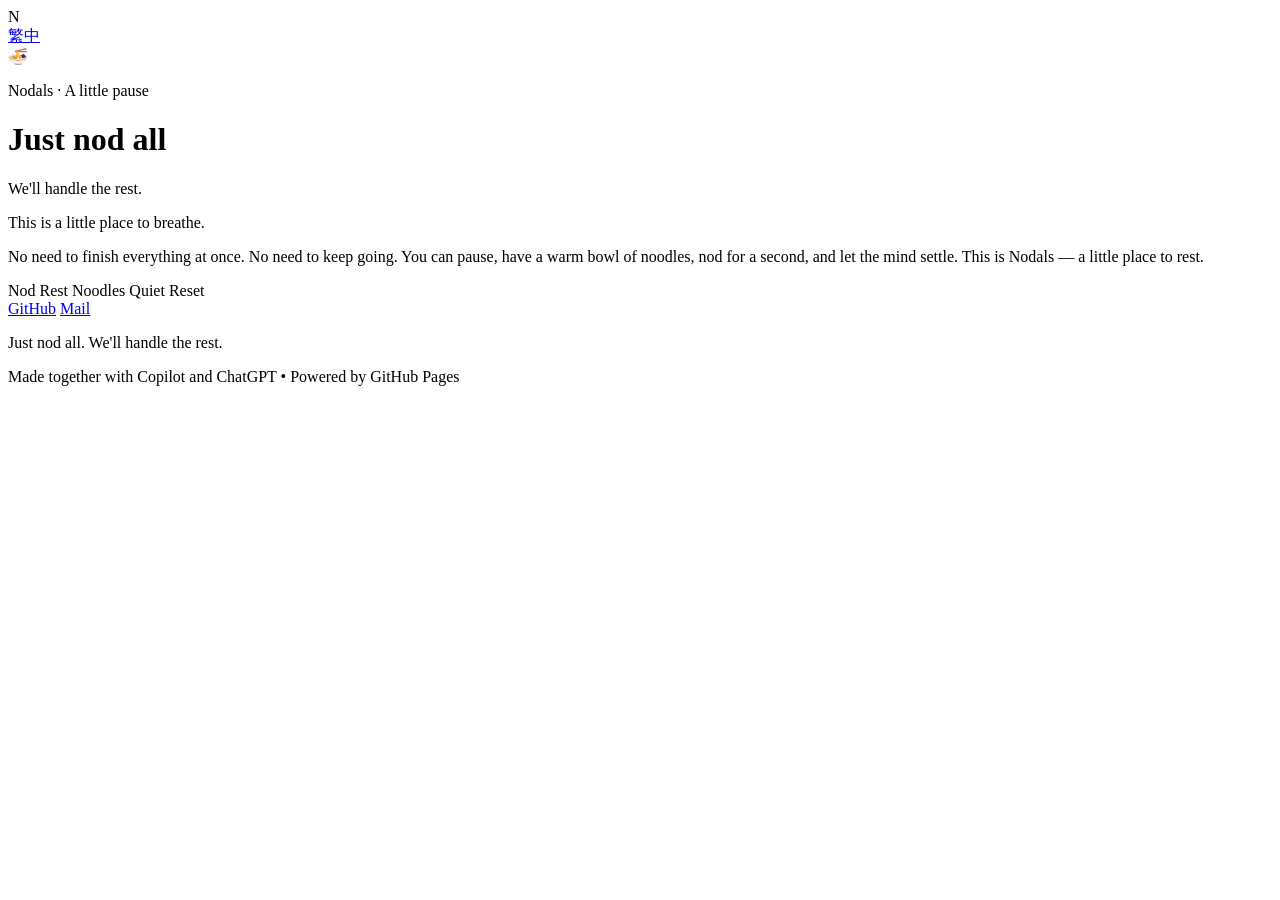
==== en/index.html @ 323e0d6e "Add HTML structure for Nodals landing page" ====
<!DOCTYPE html>
<html lang="en">
  <head>
    <meta charset="UTF-8" />
    <meta name="viewport" content="width=device-width, initial-scale=1.0" />
    <title>憩點 · Nodals</title>
    <meta name="description" content="Nodals is a quiet little space where you can nod, rest, and surrender everything to the present moment." />
    <link rel="preconnect" href="https://fonts.googleapis.com" />
    <link rel="preconnect" href="https://fonts.gstatic.com" crossorigin />
    <link href="https://fonts.googleapis.com/css2?family=Noto+Sans+TC:wght@400;500;700;900&family=Noto+Sans:wght@400;500;700;900&family=Fraunces:wght@600;700&display=swap" rel="stylesheet" />
    <link rel="stylesheet" href="style.css" />
  </head>
  <body>
    <div class="page-shell">
      <header class="header-top">
        <div class="logo">N</div>
        <a class="lang-toggle" aria-label="Toggle language" href="/zh-hant/">
          <span class="lang-text">繁中</span>
        </a>
      </header>

      <div class="hero">
        <div class="brand-mark">🍜</div>
        <div class="intro-text">
          <p class="eyebrow">Nodals · A little pause</p>
          <h1>Just nod all</h1>
          <p class="subtitle">We'll handle the rest.</p>
        </div>
      </div>

      <main class="content-card">
        <section class="welcome">
          <p class="greeting">
            This is a little place to breathe.
          </p>
          <p class="description">
            No need to finish everything at once. No need to keep going. You can pause, have a warm bowl of noodles, nod for a second, and let the mind settle. This is Nodals — a little place to rest.
          </p>
        </section>

        <section class="tags" aria-label="Keywords">
          <span>Nod</span>
          <span>Rest</span>
          <span>Noodles</span>
          <span>Quiet</span>
          <span>Reset</span>
        </section>

        <section class="links">
          <a href="https://github.com/ZuriGame123" target="_blank" rel="noreferrer">GitHub</a>
          <a href="mailto:zuridadada@outlook.com">Mail</a>
        </section>
      </main>

      <footer class="footer">
        <p>Just nod all. We'll handle the rest.</p>
        <div class="site-footer" aria-label="Site footer">
          <span>Made together with Copilot and ChatGPT</span>
          <span>•</span>
          <span>Powered by GitHub Pages</span>
        </div>
      </footer>
    </div>
  </body>
</html>
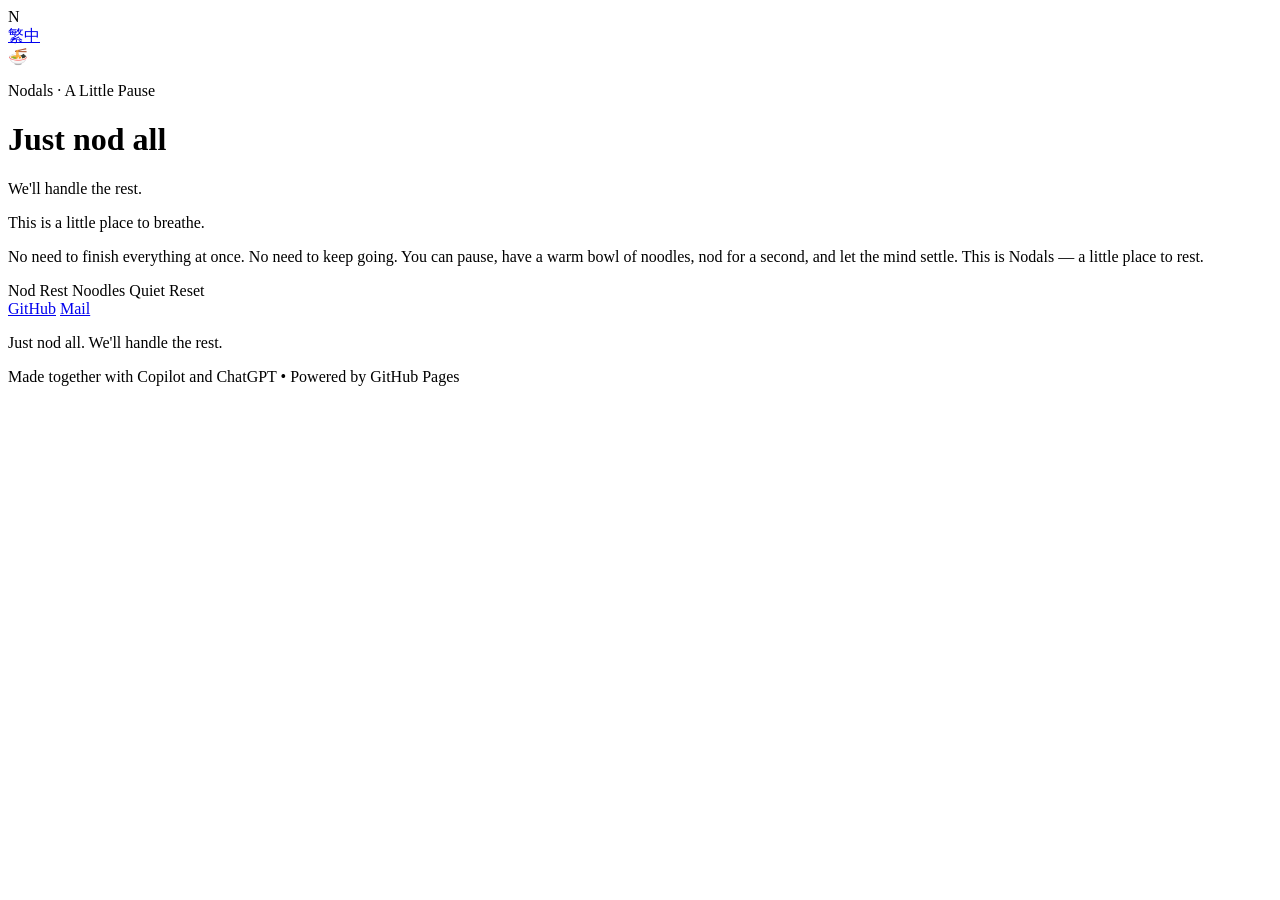
==== commit b6c36733: "Fix title and text capitalization in index.html Updated the title and eyebrow text for consistency i" ====
--- a/en/index.html
+++ b/en/index.html
@@ -3,12 +3,12 @@
   <head>
     <meta charset="UTF-8" />
     <meta name="viewport" content="width=device-width, initial-scale=1.0" />
-    <title>憩點 · Nodals</title>
+    <title>Nodals · A Little Pause</title>
     <meta name="description" content="Nodals is a quiet little space where you can nod, rest, and surrender everything to the present moment." />
     <link rel="preconnect" href="https://fonts.googleapis.com" />
     <link rel="preconnect" href="https://fonts.gstatic.com" crossorigin />
-    <link href="https://fonts.googleapis.com/css2?family=Noto+Sans+TC:wght@400;500;700;900&family=Noto+Sans:wght@400;500;700;900&family=Fraunces:wght@600;700&display=swap" rel="stylesheet" />
-    <link rel="stylesheet" href="style.css" />
+    <link href="https://fonts.googleapis.com/css2?family=Noto+Serif+TC:wght@400;500;600;700;900&family=Noto+Sans:wght@400;500;700;900&family=Fraunces:wght@600;700&display=swap" rel="stylesheet" />
+    <link rel="stylesheet" href="/style.css" />
   </head>
   <body>
     <div class="page-shell">
@@ -22,7 +22,7 @@
       <div class="hero">
         <div class="brand-mark">🍜</div>
         <div class="intro-text">
-          <p class="eyebrow">Nodals · A little pause</p>
+          <p class="eyebrow">Nodals · A Little Pause</p>
           <h1>Just nod all</h1>
           <p class="subtitle">We'll handle the rest.</p>
         </div>
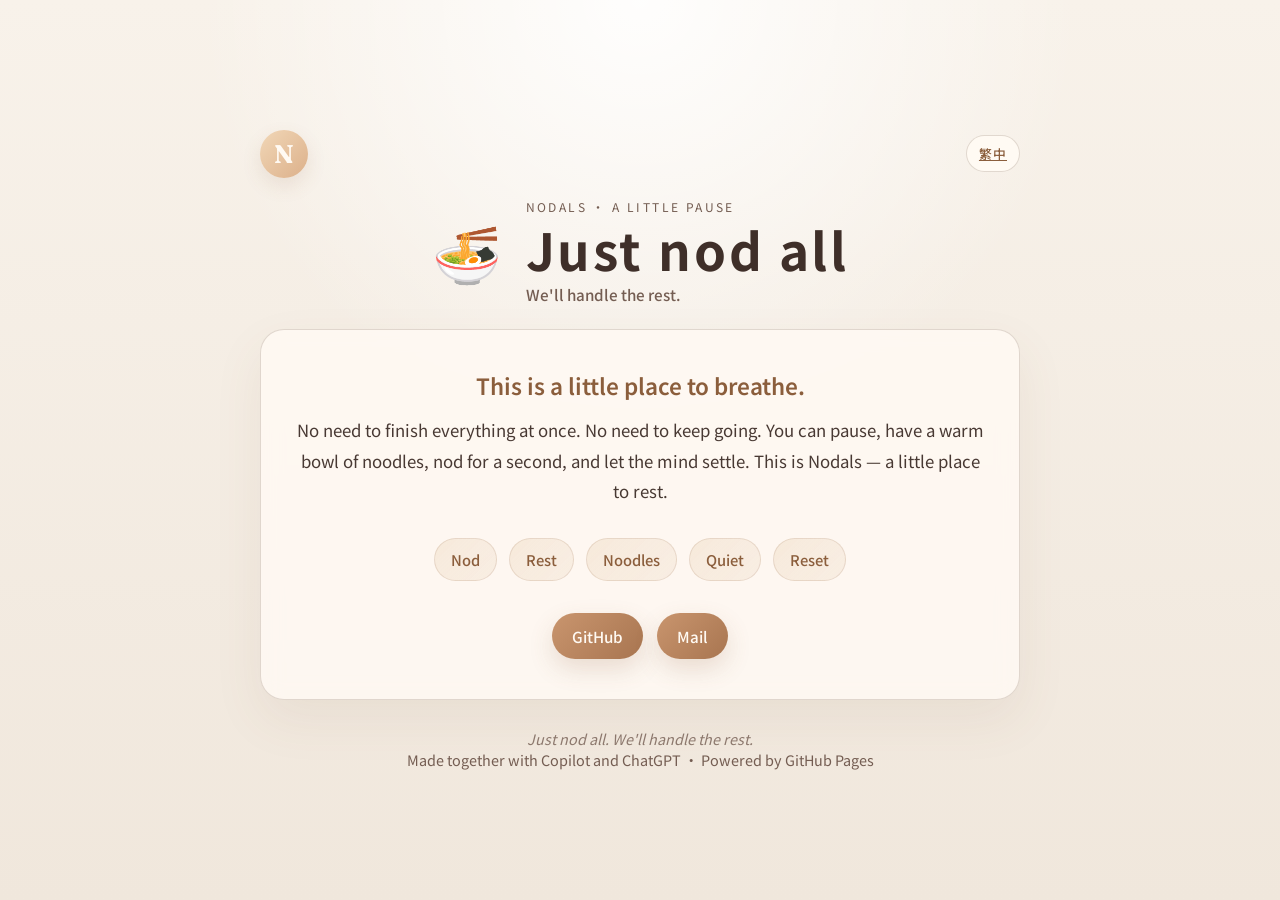
==== commit aad6af4d: "Update font stylesheet link in index.html" ====
--- a/en/index.html
+++ b/en/index.html
@@ -7,7 +7,7 @@
     <meta name="description" content="Nodals is a quiet little space where you can nod, rest, and surrender everything to the present moment." />
     <link rel="preconnect" href="https://fonts.googleapis.com" />
     <link rel="preconnect" href="https://fonts.gstatic.com" crossorigin />
-    <link href="https://fonts.googleapis.com/css2?family=Noto+Serif+TC:wght@400;500;600;700;900&family=Noto+Sans:wght@400;500;700;900&family=Fraunces:wght@600;700&display=swap" rel="stylesheet" />
+    <link href="https://fonts.googleapis.com/css2?family=Noto+Sans+TC:wght@400;500;600;700;900&family=Noto+Sans:wght@400;500;700;900&family=Fraunces:wght@600;700&display=swap" rel="stylesheet" />
     <link rel="stylesheet" href="/style.css" />
   </head>
   <body>
--- a/style.css
+++ b/style.css
@@ -0,0 +1,307 @@
+:root {
+  --bg: #f6efe6;
+  --panel: rgba(255, 250, 244, 0.85);
+  --panel-strong: #fffaf3;
+  --primary: #8b5e3c;
+  --primary-soft: #d9b792;
+  --text: #3f2f29;
+  --muted: #745d52;
+  --line: rgba(105, 79, 61, 0.2);
+  --shadow: rgba(95, 65, 45, 0.15);
+  --accent: #c9956e;
+}
+
+* {
+  box-sizing: border-box;
+}
+
+html {
+  scroll-behavior: smooth;
+}
+
+body {
+  margin: 0;
+  min-height: 100vh;
+  padding: 32px 18px;
+  display: flex;
+  flex-direction: column;
+  align-items: center;
+  justify-content: center;
+  font-family: "Noto Sans TC", "Noto Sans", sans-serif;
+  color: var(--text);
+  background:
+    radial-gradient(circle at top, rgba(255, 255, 255, 0.9), transparent 40%),
+    linear-gradient(180deg, #f8f2ea 0%, #f0e7dc 100%);
+}
+
+.page-shell {
+  width: min(760px, 100%);
+}
+
+/* Header */
+.header-top {
+  display: flex;
+  justify-content: space-between;
+  align-items: center;
+  margin-bottom: 20px;
+}
+
+.logo {
+  width: 48px;
+  height: 48px;
+  display: grid;
+  place-items: center;
+  border-radius: 50%;
+  background: linear-gradient(135deg, #f1d7b7 0%, #dcb08a 100%);
+  color: var(--panel-strong);
+  font-family: "Fraunces", serif;
+  font-size: 1.6rem;
+  font-weight: 700;
+  box-shadow: 0 8px 20px rgba(139, 94, 60, 0.12);
+}
+
+.lang-toggle {
+  padding: 8px 12px;
+  border: 1px solid var(--line);
+  border-radius: 20px;
+  background: var(--panel-strong);
+  color: var(--primary);
+  font-size: 0.8rem;
+  font-weight: 500;
+  letter-spacing: 0.08em;
+  cursor: pointer;
+  transition: all 0.3s ease;
+}
+
+.lang-toggle:hover {
+  background: linear-gradient(135deg, #f1d7b7 0%, #dcb08a 100%);
+  color: var(--panel-strong);
+  box-shadow: 0 6px 16px rgba(139, 94, 60, 0.15);
+}
+
+/* Hero */
+.hero {
+  display: flex;
+  align-items: center;
+  justify-content: center;
+  gap: 24px;
+  margin-bottom: 24px;
+  text-align: center;
+}
+
+.brand-mark {
+  font-size: 3.5rem;
+  line-height: 1;
+  animation: gentle-bob 3s ease-in-out infinite;
+}
+
+@keyframes gentle-bob {
+  0%, 100% {
+    transform: translateY(0);
+  }
+  50% {
+    transform: translateY(-8px);
+  }
+}
+
+.intro-text {
+  text-align: left;
+}
+
+.eyebrow {
+  margin: 0 0 6px;
+  font-size: 0.75rem;
+  letter-spacing: 0.2em;
+  text-transform: uppercase;
+  color: var(--muted);
+}
+
+h1 {
+  margin: 0 0 6px;
+  font-size: clamp(2rem, 5vw, 3.2rem);
+  line-height: 1.1;
+  letter-spacing: 0.05em;
+  color: var(--text);
+  font-weight: 700;
+}
+
+.subtitle {
+  margin: 0;
+  color: var(--muted);
+  font-size: 0.95rem;
+  font-weight: 500;
+}
+
+/* Content Card */
+.content-card {
+  background: var(--panel);
+  border: 1.5px solid var(--line);
+  border-radius: 24px;
+  box-shadow: 0 20px 50px rgba(123, 92, 70, 0.08);
+  padding: 40px 32px;
+  backdrop-filter: blur(10px);
+  text-align: center;
+}
+
+.welcome {
+  margin-bottom: 32px;
+}
+
+.greeting {
+  margin: 0 0 14px;
+  font-size: 1.4rem;
+  font-weight: 600;
+  line-height: 1.4;
+  color: var(--primary);
+}
+
+.description {
+  margin: 0;
+  font-size: 1.05rem;
+  line-height: 1.8;
+  color: var(--text);
+  opacity: 0.95;
+}
+
+/* Tags */
+.tags {
+  display: flex;
+  flex-wrap: wrap;
+  justify-content: center;
+  gap: 12px;
+  margin: 32px 0;
+}
+
+.tags span {
+  padding: 10px 16px;
+  border-radius: 999px;
+  background: linear-gradient(135deg, rgba(219, 180, 130, 0.2) 0%, rgba(201, 149, 110, 0.1) 100%);
+  color: var(--primary);
+  border: 1px solid rgba(139, 94, 60, 0.15);
+  font-size: 0.92rem;
+  font-weight: 500;
+  transition: all 0.25s ease;
+}
+
+.tags span:hover {
+  background: linear-gradient(135deg, rgba(219, 180, 130, 0.3) 0%, rgba(201, 149, 110, 0.2) 100%);
+  border-color: var(--accent);
+  transform: translateY(-2px);
+}
+
+/* Links */
+.links {
+  display: flex;
+  justify-content: center;
+  gap: 14px;
+  flex-wrap: wrap;
+  margin-top: 28px;
+}
+
+.links a {
+  display: inline-block;
+  padding: 12px 20px;
+  border-radius: 999px;
+  text-decoration: none;
+  color: var(--panel-strong);
+  background: linear-gradient(135deg, #c9956e 0%, #a87550 100%);
+  box-shadow: 0 10px 25px rgba(139, 94, 60, 0.18);
+  transition: all 0.3s ease;
+  font-weight: 500;
+  font-size: 0.95rem;
+}
+
+.links a:hover {
+  transform: translateY(-3px);
+  box-shadow: 0 14px 32px rgba(139, 94, 60, 0.24);
+}
+
+.links a:active {
+  transform: translateY(-1px);
+}
+
+/* Footer */
+.footer {
+  margin-top: 28px;
+  text-align: center;
+  color: var(--muted);
+  font-size: 0.9rem;
+}
+
+.footer p {
+  margin: 0;
+  font-style: italic;
+  opacity: 0.8;
+}
+
+/* Responsive */
+@media (max-width: 640px) {
+  body {
+    padding: 24px 16px;
+  }
+
+  .hero {
+    flex-direction: column;
+    gap: 16px;
+  }
+
+  .intro-text {
+    text-align: center;
+  }
+
+  .brand-mark {
+    font-size: 2.8rem;
+  }
+
+  h1 {
+    font-size: 1.8rem;
+  }
+
+  .content-card {
+    padding: 28px 20px;
+  }
+
+  .greeting {
+    font-size: 1.2rem;
+  }
+
+  .description {
+    font-size: 0.98rem;
+  }
+
+  .tags {
+    gap: 10px;
+  }
+
+  .tags span {
+    font-size: 0.85rem;
+    padding: 8px 13px;
+  }
+
+  .links {
+    gap: 10px;
+  }
+
+  .links a {
+    padding: 10px 16px;
+    font-size: 0.9rem;
+  }
+}
+
+/* Animation */
+@media (prefers-reduced-motion: no-preference) {
+  .content-card {
+    animation: fade-in 0.6s ease-out;
+  }
+}
+
+@keyframes fade-in {
+  from {
+    opacity: 0;
+    transform: translateY(10px);
+  }
+  to {
+    opacity: 1;
+    transform: translateY(0);
+  }
+}
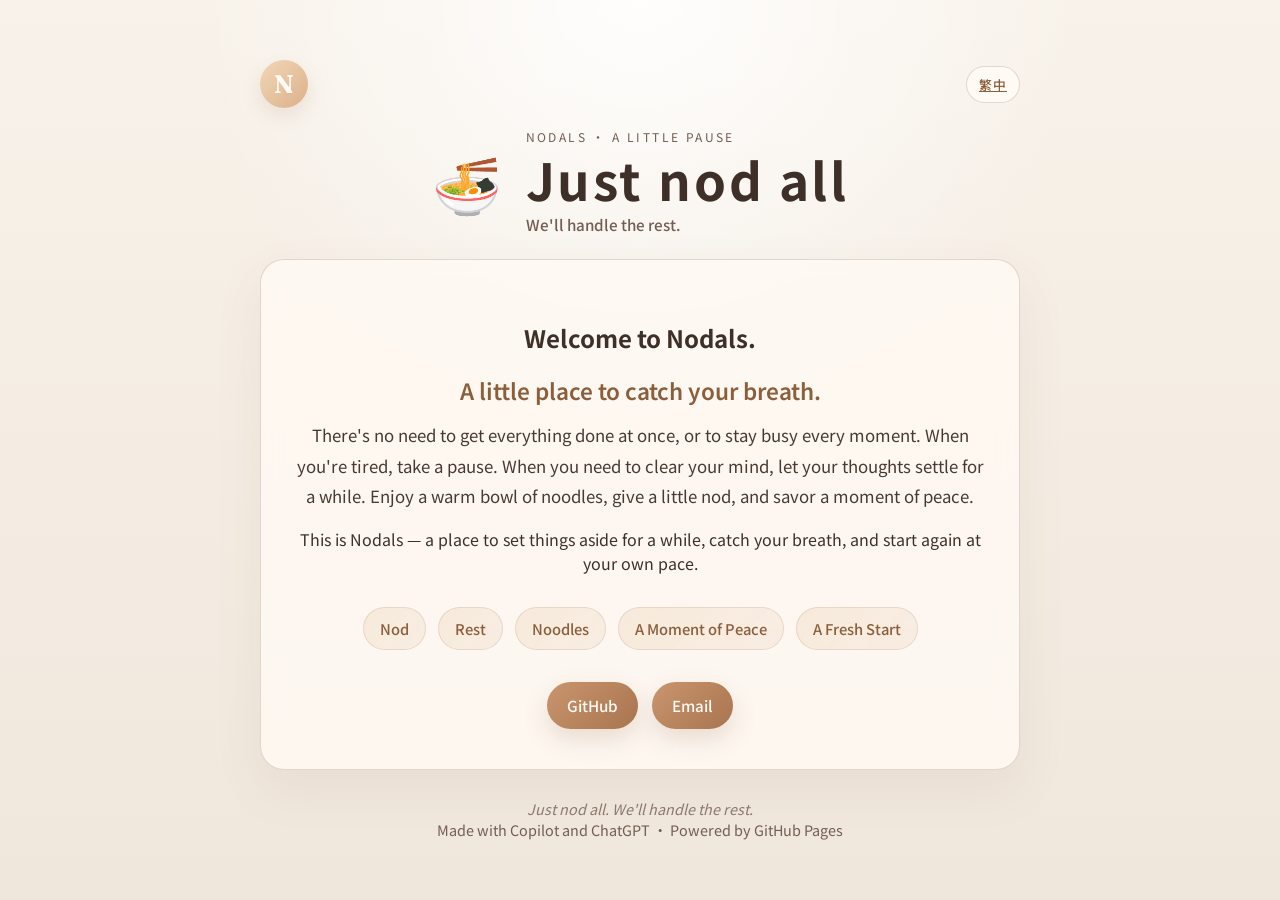
==== commit 8bb72653: "Revise HTML content and improve descriptions Updated the meta description for clarity and added welc" ====
--- a/en/index.html
+++ b/en/index.html
@@ -4,17 +4,29 @@
     <meta charset="UTF-8" />
     <meta name="viewport" content="width=device-width, initial-scale=1.0" />
     <title>Nodals · A Little Pause</title>
-    <meta name="description" content="Nodals is a quiet little space where you can nod, rest, and surrender everything to the present moment." />
+    <meta
+      name="description"
+      content="Nodals is a quiet little space to take a break, enjoy a warm bowl of noodles, and find a moment of peace. Just nod all. We'll handle the rest."
+    />
     <link rel="preconnect" href="https://fonts.googleapis.com" />
     <link rel="preconnect" href="https://fonts.gstatic.com" crossorigin />
-    <link href="https://fonts.googleapis.com/css2?family=Noto+Sans+TC:wght@400;500;600;700;900&family=Noto+Sans:wght@400;500;700;900&family=Fraunces:wght@600;700&display=swap" rel="stylesheet" />
+    <link
+      href="https://fonts.googleapis.com/css2?family=Noto+Sans+TC:wght@400;500;600;700;900&family=Noto+Sans:wght@400;500;700;900&family=Fraunces:wght@600;700&display=swap"
+      rel="stylesheet"
+    />
     <link rel="stylesheet" href="/style.css" />
+    <script src="/language.js" defer></script>
   </head>
+
   <body>
     <div class="page-shell">
       <header class="header-top">
         <div class="logo">N</div>
-        <a class="lang-toggle" aria-label="Toggle language" href="/zh-hant/">
+        <a
+          class="lang-toggle"
+          href="/zh-hant/"
+          aria-label="Switch to Traditional Chinese"
+        >
           <span class="lang-text">繁中</span>
         </a>
       </header>
@@ -30,32 +42,48 @@
 
       <main class="content-card">
         <section class="welcome">
+          <h2>Welcome to Nodals.</h2>
+
           <p class="greeting">
-            This is a little place to breathe.
+            A little place to catch your breath.
           </p>
+
           <p class="description">
-            No need to finish everything at once. No need to keep going. You can pause, have a warm bowl of noodles, nod for a second, and let the mind settle. This is Nodals — a little place to rest.
+            There's no need to get everything done at once, or to stay busy
+            every moment. When you're tired, take a pause. When you need to
+            clear your mind, let your thoughts settle for a while. Enjoy a
+            warm bowl of noodles, give a little nod, and savor a moment of
+            peace.
+          </p>
+
+          <p>
+            This is Nodals — a place to set things aside for a while,
+            catch your breath, and start again at your own pace.
           </p>
         </section>
 
-        <section class="tags" aria-label="Keywords">
+        <section class="tags" aria-label="Topics">
           <span>Nod</span>
           <span>Rest</span>
           <span>Noodles</span>
-          <span>Quiet</span>
-          <span>Reset</span>
+          <span>A Moment of Peace</span>
+          <span>A Fresh Start</span>
         </section>
 
         <section class="links">
-          <a href="https://github.com/ZuriGame123" target="_blank" rel="noreferrer">GitHub</a>
-          <a href="mailto:zuridadada@outlook.com">Mail</a>
+          <a
+            href="https://github.com/ZuriDadada"
+            target="_blank"
+            rel="noopener noreferrer"
+          >GitHub</a>
+          <a href="mailto:zuridadada@outlook.com">Email</a>
         </section>
       </main>
 
       <footer class="footer">
         <p>Just nod all. We'll handle the rest.</p>
         <div class="site-footer" aria-label="Site footer">
-          <span>Made together with Copilot and ChatGPT</span>
+          <span>Made with Copilot and ChatGPT</span>
           <span>•</span>
           <span>Powered by GitHub Pages</span>
         </div>
--- a/style.css
+++ b/style.css
@@ -32,6 +32,10 @@
   background:
     radial-gradient(circle at top, rgba(255, 255, 255, 0.9), transparent 40%),
     linear-gradient(180deg, #f8f2ea 0%, #f0e7dc 100%);
+}
+
+html[lang="zh-Hant"] body {
+  font-family: "Taipei Sans TC", "Noto Sans TC", sans-serif;
 }
 
 .page-shell {
@@ -201,6 +205,10 @@
 .links a {
   display: inline-block;
   padding: 12px 20px;
+  display: inline-flex;
+  align-items: center;
+  justify-content: center;
+  line-height: 1.5;
   border-radius: 999px;
   text-decoration: none;
   color: var(--panel-strong);
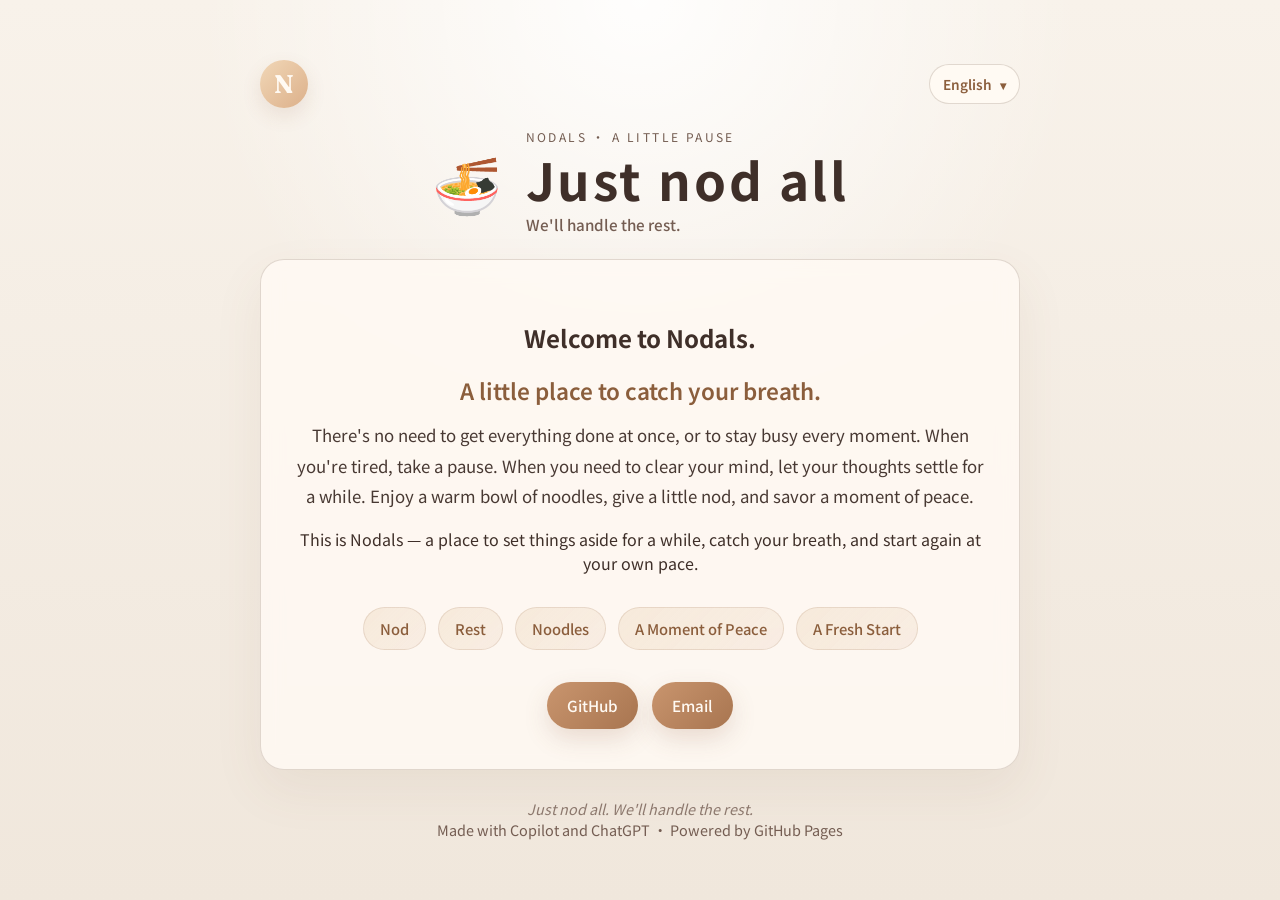
==== commit f95c4d07: "Implement language switcher dropdown in index.html Replaced language toggle link with a dropdown men" ====
--- a/en/index.html
+++ b/en/index.html
@@ -22,13 +22,38 @@
     <div class="page-shell">
       <header class="header-top">
         <div class="logo">N</div>
-        <a
-          class="lang-toggle"
-          href="/zh-hant/"
-          aria-label="Switch to Traditional Chinese"
-        >
-          <span class="lang-text">繁中</span>
-        </a>
+        <div class="language-switcher">
+          <button
+            class="lang-toggle"
+            type="button"
+            aria-label="Choose website language"
+            aria-expanded="false"
+            aria-controls="language-menu"
+          >
+            <span class="current-language">English</span>
+            <span class="language-arrow" aria-hidden="true">▾</span>
+          </button>
+
+          <nav
+            class="language-menu"
+            id="language-menu"
+            aria-label="Choose language"
+            hidden
+          >
+            <a class="language-option" href="/en/" aria-current="page">
+              <span>English</span>
+              <span class="language-check" aria-hidden="true">✓</span>
+            </a>
+            <a class="language-option" href="/zh-hans/">
+            <span>简体中文</span>
+              <span class="language-check" aria-hidden="true">✓</span>
+            </a>
+            <a class="language-option" href="/zh-hant/">
+              <span>繁體中文</span>
+              <span class="language-check" aria-hidden="true">✓</span>
+            </a>
+          </nav>
+        </div>
       </header>
 
       <div class="hero">
--- a/style.css
+++ b/style.css
@@ -36,6 +36,10 @@
 
 html[lang="zh-Hant"] body {
   font-family: "Taipei Sans TC", "Noto Sans TC", sans-serif;
+}
+
+html[lang="zh-Hans"] body {
+  font-family: "Noto Sans SC", "Noto Sans", sans-serif;
 }
 
 .page-shell {
@@ -64,24 +68,106 @@
   box-shadow: 0 8px 20px rgba(139, 94, 60, 0.12);
 }
 
+
+/* Language switcher */
+.language-switcher {
+  position: relative;
+}
+
 .lang-toggle {
-  padding: 8px 12px;
+  display: inline-flex;
+  align-items: center;
+  justify-content: center;
+  gap: 8px;
+  padding: 9px 13px;
   border: 1px solid var(--line);
   border-radius: 20px;
   background: var(--panel-strong);
   color: var(--primary);
-  font-size: 0.8rem;
-  font-weight: 500;
-  letter-spacing: 0.08em;
+  font: inherit;
+  font-size: 0.85rem;
+  font-weight: 600;
   cursor: pointer;
-  transition: all 0.3s ease;
-}
-
-.lang-toggle:hover {
+  transition:
+    background 0.25s ease,
+    color 0.25s ease,
+    box-shadow 0.25s ease;
+}
+
+.lang-toggle:hover,
+.lang-toggle[aria-expanded="true"] {
   background: linear-gradient(135deg, #f1d7b7 0%, #dcb08a 100%);
-  color: var(--panel-strong);
+  color: var(--text);
   box-shadow: 0 6px 16px rgba(139, 94, 60, 0.15);
 }
+
+.lang-toggle:focus-visible,
+.language-option:focus-visible {
+  outline: 2px solid var(--primary);
+  outline-offset: 3px;
+}
+
+.language-arrow {
+  font-size: 0.75rem;
+  transition: transform 0.2s ease;
+}
+
+.lang-toggle[aria-expanded="true"] .language-arrow {
+  transform: rotate(180deg);
+}
+
+.language-menu {
+  position: absolute;
+  top: calc(100% + 10px);
+  right: 0;
+  z-index: 100;
+  min-width: 190px;
+  padding: 6px;
+  border: 1px solid var(--line);
+  border-radius: 16px;
+  background: var(--panel-strong);
+  box-shadow: 0 12px 30px var(--shadow);
+}
+
+.language-menu[hidden] {
+  display: none;
+}
+
+.language-option {
+  display: flex;
+  align-items: center;
+  justify-content: space-between;
+  gap: 20px;
+  padding: 11px 12px;
+  border-radius: 10px;
+  color: var(--text);
+  font-size: 0.9rem;
+  text-decoration: none;
+  transition:
+    background 0.2s ease,
+    color 0.2s ease;
+}
+
+.language-option:hover {
+  background: rgba(219, 180, 130, 0.22);
+  color: var(--primary);
+}
+
+.language-option[aria-current="page"] {
+  background: rgba(219, 180, 130, 0.2);
+  color: var(--primary);
+  font-weight: 700;
+}
+
+.language-check {
+  visibility: hidden;
+  font-weight: 700;
+}
+
+.language-option[aria-current="page"] .language-check {
+  visibility: visible;
+}
+
 
 /* Hero */
 .hero {
